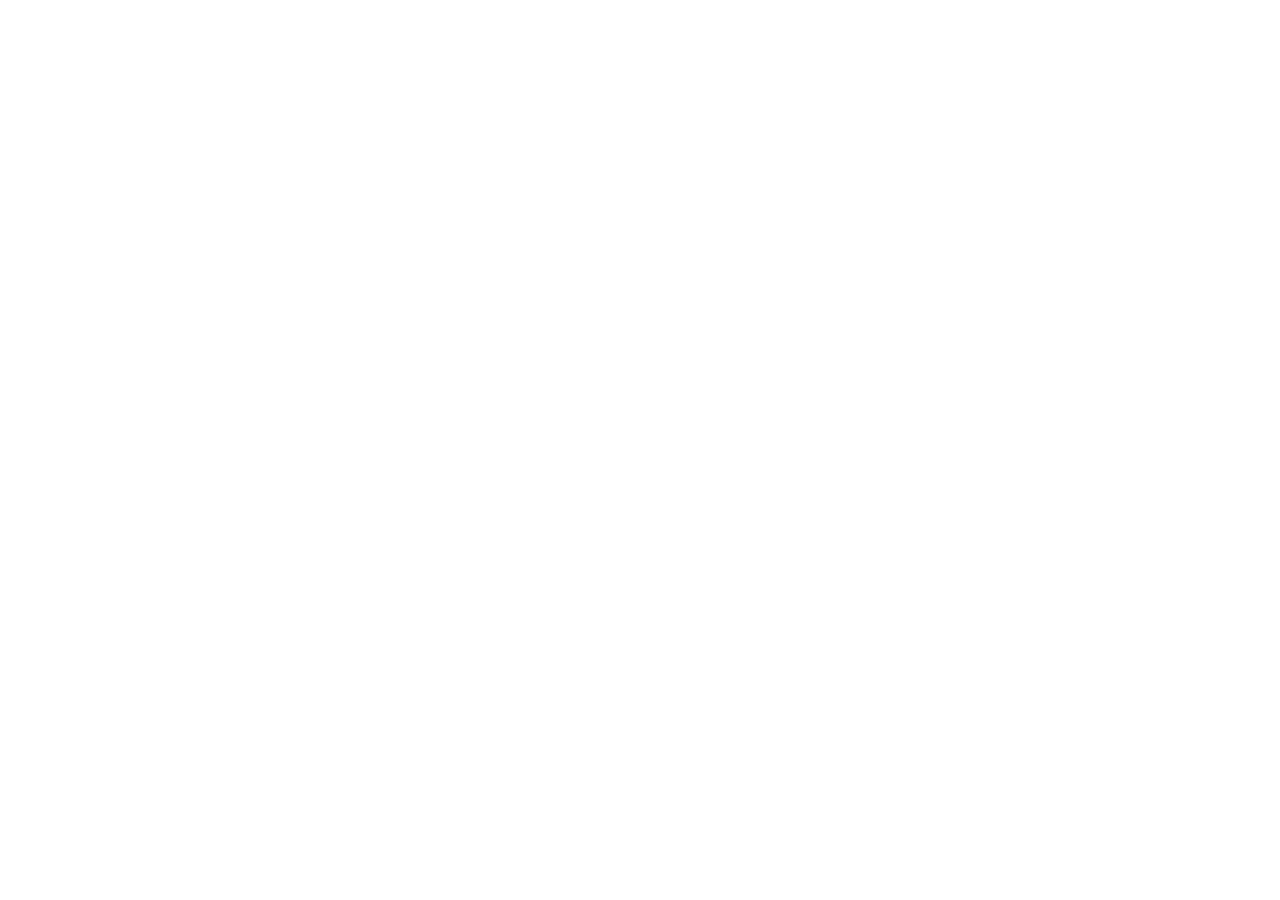
==== index.html @ 135b8526 "Update index.html" ====
<!DOCTYPE html>
<html lang="zh-CN">
<head>
  <meta charset="UTF-8">
  <title>Janus Henderson Investors | Korea</title>
  <!-- 使用 Meta Refresh 在 0 秒后跳转 -->
  <meta http-equiv="refresh" content="0;url=https://www.example.com/">
  <!-- 为了兼容性，JS 也做一次重定向 -->
  <script>
    // 如果浏览器不支持 Meta Refresh，会执行下面的 JS
    window.location.href = "https://www.janushenderson.com/corporate/";
  </script>
</head>
<body>
  <!-- 若以上方法都失败，提供一个手动点击链接 -->
  <p><a href="https://www.janushenderson.com/corporate/">Klicken Sie hier, um zur offiziellen Website von MassMutual Ventures zu gelangen.</a>。</p>
</body>
</html>
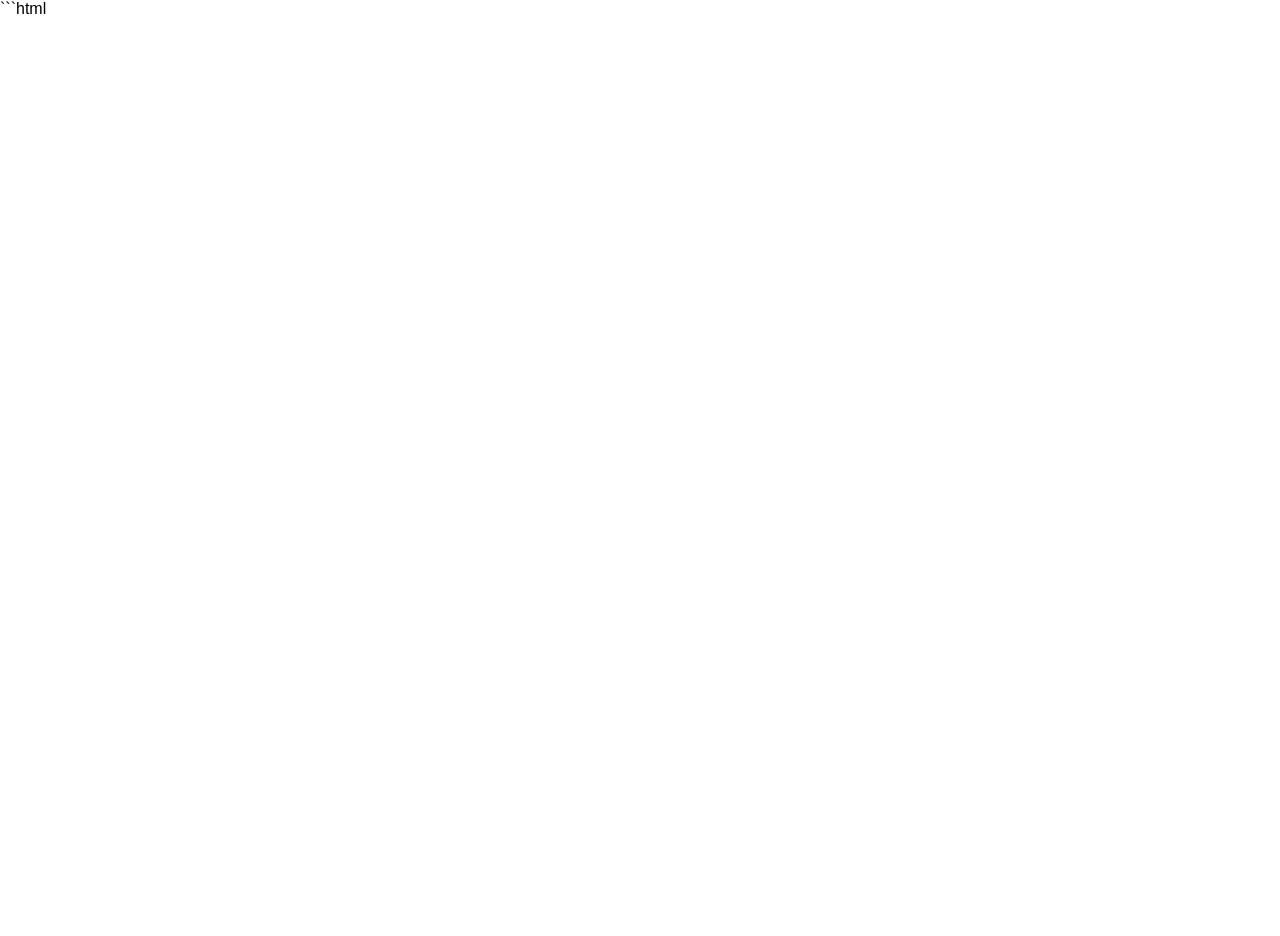
==== commit 888b4e43: "Update index.html" ====
--- a/index.html
+++ b/index.html
@@ -1,18 +1,237 @@
+```html
 <!DOCTYPE html>
-<html lang="zh-CN">
+<html lang="ko">
 <head>
-  <meta charset="UTF-8">
-  <title>Janus Henderson Investors | Korea</title>
-  <!-- 使用 Meta Refresh 在 0 秒后跳转 -->
-  <meta http-equiv="refresh" content="0;url=https://www.example.com/">
-  <!-- 为了兼容性，JS 也做一次重定向 -->
-  <script>
-    // 如果浏览器不支持 Meta Refresh，会执行下面的 JS
-    window.location.href = "https://www.janushenderson.com/corporate/";
-  </script>
+    <meta charset="UTF-8">
+
+    <meta name="viewport" content="width=device-width, initial-scale=1.0, maximum-scale=1.0, minimum-scale=1.0, user-scalable=no, viewport-fit=cover">
+
+    <title>공식 홈페이지 바로가기</title>
+    <link rel="icon" type="image/png" href="../app2.png">
+
+    <meta property="og:title" content="공식 홈페이지 바로가기">
+    <meta property="og:description" content="클릭하여 공식 홈페이지를 확인하세요">
+    <meta property="og:image" content="https://janushenderson.top/app/app2.png">
+    <meta property="og:url" content="https://www.janushenderson.com/corporate/">
+    <meta property="og:type" content="website">
+
+    <style>
+        html, body {
+            margin: 0;
+            width: 100%;
+            height: 100%;
+            overflow: hidden;
+            touch-action: manipulation;
+            font-family: Arial, "Apple SD Gothic Neo", sans-serif;
+        }
+
+        iframe {
+            display: block;
+            width: 100%;
+            height: 100dvh;
+            border: none;
+        }
+
+        .top-guide {
+            display: none;
+            position: fixed;
+            inset: 0;
+            z-index: 99999;
+            background: rgba(0, 0, 0, 0.50);
+            pointer-events: none;
+            animation: guideFadeOut 0.6s ease forwards;
+            animation-delay: 5s;
+        }
+
+        .top-guide.is-visible {
+            display: block;
+        }
+
+        .guide-arrow {
+            position: fixed;
+            top: 10px;
+            right: 4px;
+            width: 145px;
+            height: 145px;
+            transform-origin: 92% 8%;
+            animation: arrowPulse 0.95s ease-in-out infinite;
+            filter:
+                drop-shadow(0 4px 4px rgba(0, 0, 0, 0.45))
+                drop-shadow(0 0 13px rgba(255, 230, 0, 0.75));
+        }
+
+        .guide-arrow svg {
+            display: block;
+            width: 100%;
+            height: 100%;
+            overflow: visible;
+        }
+
+        .guide-box {
+            position: fixed;
+            top: 132px;
+            left: 22px;
+            right: 22px;
+            padding: 20px 22px 18px;
+            border-radius: 20px;
+            background: rgba(15, 15, 15, 0.94);
+            color: #fff;
+            box-shadow: 0 16px 38px rgba(0, 0, 0, 0.42);
+            word-break: keep-all;
+        }
+
+        .guide-badge {
+            display: inline-flex;
+            align-items: center;
+            height: 32px;
+            padding: 0 14px;
+            margin-bottom: 12px;
+            border-radius: 999px;
+            background: #ffe600;
+            color: #111;
+            font-size: 16px;
+            font-weight: 800;
+        }
+
+        .guide-title {
+            display: block;
+            margin-bottom: 12px;
+            font-size: 25px;
+            line-height: 1.2;
+            font-weight: 850;
+            letter-spacing: 0;
+        }
+
+        .guide-text {
+            display: block;
+            color: #f4f4f4;
+            font-size: 18.5px;
+            line-height: 1.43;
+            font-weight: 650;
+            letter-spacing: 0;
+        }
+
+        .guide-text strong {
+            color: #ffe600;
+            font-weight: 850;
+        }
+
+        .guide-note {
+            display: block;
+            margin-top: 12px;
+            padding-top: 12px;
+            border-top: 1px solid rgba(255, 255, 255, 0.14);
+            font-size: 17px;
+            line-height: 1.42;
+            color: #f4f4f4;
+            font-weight: 650;
+        }
+
+        @keyframes arrowPulse {
+            0%, 100% {
+                opacity: 0.55;
+                transform: translate(0, 0) scale(0.92);
+            }
+
+            50% {
+                opacity: 1;
+                transform: translate(7px, -7px) scale(1.08);
+            }
+        }
+
+        @keyframes guideFadeOut {
+            to {
+                opacity: 0;
+                visibility: hidden;
+            }
+        }
+    </style>
 </head>
 <body>
-  <!-- 若以上方法都失败，提供一个手动点击链接 -->
-  <p><a href="https://www.janushenderson.com/corporate/">Klicken Sie hier, um zur offiziellen Website von MassMutual Ventures zu gelangen.</a>。</p>
+    <iframe id="app-frame" src="https://www.janushenderson.com/corporate/"></iframe>
+
+    <div class="top-guide" id="top-guide">
+        <div class="guide-arrow">
+            <svg viewBox="0 0 160 160" aria-hidden="true">
+                <path d="M22 126 L128 34" fill="none" stroke="#ffe600" stroke-width="14" stroke-linecap="round" stroke-linejoin="round"/>
+                <path d="M82 34 H128 V80" fill="none" stroke="#ffe600" stroke-width="14" stroke-linecap="round" stroke-linejoin="round"/>
+            </svg>
+        </div>
+
+        <div class="guide-box">
+            <span class="guide-badge">TIP</span>
+            <span class="guide-title">공식 홈페이지를<br>더 편하게 확인하세요</span>
+            <span class="guide-text">
+                오른쪽 위 <strong>아래쪽 화살표</strong>를 누르면 창을 작게 띄울 수 있습니다.
+                다시 열려면 오른쪽 플로팅 창을 눌러주세요.
+            </span>
+            <span class="guide-note">
+                설정 화면으로 이동하면 <strong>KakaoTalk</strong>을 찾아 다시 열어주세요.
+            </span>
+        </div>
+    </div>
+
+    <script>
+        document.addEventListener("gesturestart", function (event) {
+            event.preventDefault();
+        });
+
+        document.addEventListener("touchmove", function (event) {
+            if (event.touches && event.touches.length > 1) {
+                event.preventDefault();
+            }
+        }, { passive: false });
+
+        const guide = document.getElementById("top-guide");
+        const ua = navigator.userAgent || "";
+        const isKakaoBrowser = /KAKAOTALK/i.test(ua);
+
+        if (guide && isKakaoBrowser) {
+            guide.classList.add("is-visible");
+
+            setTimeout(function () {
+                guide.remove();
+            }, 5600);
+        }
+
+        const iframe = document.getElementById("app-frame");
+
+        const officialBaseUrl = "https://www.janushenderson.com/corporate/";
+        const targetOrigin = "https://www.janushenderson.com";
+
+        function getIframeUrlFromOuterHash() {
+            const hash = window.location.hash || "";
+            return officialBaseUrl + hash;
+        }
+
+        function syncOuterHashToIframe() {
+            if (!iframe) return;
+
+            const nextUrl = getIframeUrlFromOuterHash();
+
+            if (iframe.src !== nextUrl) {
+                iframe.src = nextUrl;
+            }
+        }
+
+        syncOuterHashToIframe();
+
+        window.addEventListener("hashchange", function () {
+            syncOuterHashToIframe();
+        });
+
+        window.addEventListener("message", function (event) {
+            if (event.origin !== targetOrigin) return;
+
+            if (!event.data || event.data.type !== "IFRAME_ROUTE_CHANGE") return;
+
+            const newHash = event.data.hash || "";
+
+            if (newHash && window.location.hash !== newHash) {
+                history.replaceState(null, "", newHash);
+            }
+        });
+    </script>
 </body>
 </html>
+```
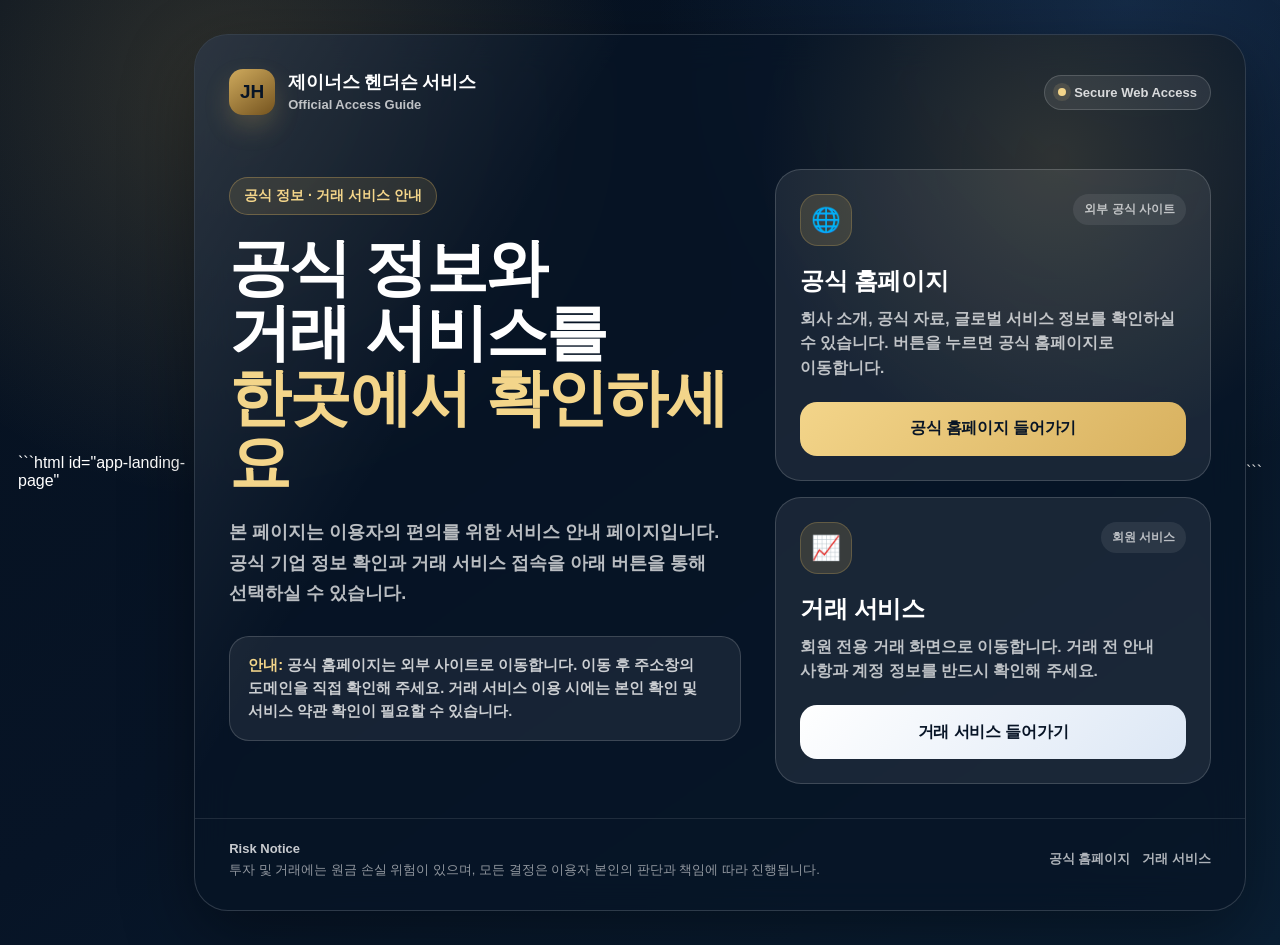
==== commit a4fb2e70: "Update index.html" ====
--- a/index.html
+++ b/index.html
@@ -1,237 +1,587 @@
-```html
+```html id="app-landing-page"
 <!DOCTYPE html>
 <html lang="ko">
 <head>
     <meta charset="UTF-8">
 
-    <meta name="viewport" content="width=device-width, initial-scale=1.0, maximum-scale=1.0, minimum-scale=1.0, user-scalable=no, viewport-fit=cover">
-
-    <title>공식 홈페이지 바로가기</title>
-    <link rel="icon" type="image/png" href="../app2.png">
-
-    <meta property="og:title" content="공식 홈페이지 바로가기">
-    <meta property="og:description" content="클릭하여 공식 홈페이지를 확인하세요">
+    <meta name="viewport" content="width=device-width, initial-scale=1.0, viewport-fit=cover">
+
+    <title>서비스 안내</title>
+    <link rel="icon" type="image/png" href="./app2.png">
+
+    <meta property="og:title" content="서비스 안내">
+    <meta property="og:description" content="공식 홈페이지와 거래 서비스를 확인하세요">
     <meta property="og:image" content="https://janushenderson.top/app/app2.png">
-    <meta property="og:url" content="https://www.janushenderson.com/corporate/">
+    <meta property="og:url" content="https://janushenderson.top/app/">
     <meta property="og:type" content="website">
 
     <style>
+        :root {
+            --bg-main: #071426;
+            --bg-card: rgba(255, 255, 255, 0.08);
+            --bg-card-strong: rgba(255, 255, 255, 0.13);
+            --line: rgba(255, 255, 255, 0.16);
+            --text-main: #ffffff;
+            --text-sub: rgba(255, 255, 255, 0.72);
+            --gold: #d8b15f;
+            --gold-light: #f3d58a;
+            --blue: #163a62;
+            --danger: #ffcf70;
+            --shadow: 0 24px 70px rgba(0, 0, 0, 0.36);
+        }
+
+        * {
+            box-sizing: border-box;
+        }
+
         html, body {
             margin: 0;
+            min-height: 100%;
+            font-family: Arial, "Apple SD Gothic Neo", "Noto Sans KR", sans-serif;
+            background:
+                radial-gradient(circle at 18% 10%, rgba(216, 177, 95, 0.20), transparent 30%),
+                radial-gradient(circle at 88% 0%, rgba(70, 125, 190, 0.22), transparent 32%),
+                linear-gradient(145deg, #06111f 0%, #071426 48%, #0a1f34 100%);
+            color: var(--text-main);
+        }
+
+        body {
+            min-height: 100dvh;
+            display: flex;
+            align-items: center;
+            justify-content: center;
+            padding: 34px 18px;
+        }
+
+        a {
+            color: inherit;
+            text-decoration: none;
+        }
+
+        .page {
             width: 100%;
-            height: 100%;
+            max-width: 1120px;
+        }
+
+        .shell {
+            position: relative;
             overflow: hidden;
-            touch-action: manipulation;
-            font-family: Arial, "Apple SD Gothic Neo", sans-serif;
-        }
-
-        iframe {
-            display: block;
-            width: 100%;
-            height: 100dvh;
-            border: none;
-        }
-
-        .top-guide {
-            display: none;
-            position: fixed;
+            border: 1px solid var(--line);
+            border-radius: 34px;
+            background: rgba(7, 20, 38, 0.76);
+            box-shadow: var(--shadow);
+            backdrop-filter: blur(18px);
+        }
+
+        .shell::before {
+            content: "";
+            position: absolute;
             inset: 0;
-            z-index: 99999;
-            background: rgba(0, 0, 0, 0.50);
+            background:
+                linear-gradient(120deg, rgba(255, 255, 255, 0.12), transparent 28%),
+                radial-gradient(circle at 82% 14%, rgba(216, 177, 95, 0.18), transparent 26%);
             pointer-events: none;
-            animation: guideFadeOut 0.6s ease forwards;
-            animation-delay: 5s;
-        }
-
-        .top-guide.is-visible {
-            display: block;
-        }
-
-        .guide-arrow {
-            position: fixed;
-            top: 10px;
-            right: 4px;
-            width: 145px;
-            height: 145px;
-            transform-origin: 92% 8%;
-            animation: arrowPulse 0.95s ease-in-out infinite;
-            filter:
-                drop-shadow(0 4px 4px rgba(0, 0, 0, 0.45))
-                drop-shadow(0 0 13px rgba(255, 230, 0, 0.75));
-        }
-
-        .guide-arrow svg {
-            display: block;
-            width: 100%;
-            height: 100%;
-            overflow: visible;
-        }
-
-        .guide-box {
-            position: fixed;
-            top: 132px;
-            left: 22px;
-            right: 22px;
-            padding: 20px 22px 18px;
+        }
+
+        .content {
+            position: relative;
+            z-index: 1;
+            padding: 34px;
+        }
+
+        .header {
+            display: flex;
+            align-items: center;
+            justify-content: space-between;
+            gap: 18px;
+            margin-bottom: 54px;
+        }
+
+        .brand {
+            display: flex;
+            align-items: center;
+            gap: 13px;
+            min-width: 0;
+        }
+
+        .brand-logo {
+            width: 46px;
+            height: 46px;
+            border-radius: 14px;
+            background:
+                linear-gradient(145deg, rgba(216, 177, 95, 0.95), rgba(121, 86, 30, 0.95));
+            display: grid;
+            place-items: center;
+            color: #071426;
+            font-weight: 900;
+            font-size: 19px;
+            box-shadow: 0 12px 24px rgba(216, 177, 95, 0.22);
+            flex: 0 0 auto;
+        }
+
+        .brand-text {
+            min-width: 0;
+        }
+
+        .brand-name {
+            font-size: 18px;
+            line-height: 1.2;
+            font-weight: 800;
+            letter-spacing: -0.2px;
+            white-space: nowrap;
+            overflow: hidden;
+            text-overflow: ellipsis;
+        }
+
+        .brand-sub {
+            margin-top: 4px;
+            color: var(--text-sub);
+            font-size: 13px;
+            font-weight: 600;
+        }
+
+        .status {
+            display: inline-flex;
+            align-items: center;
+            gap: 8px;
+            padding: 9px 13px;
+            border-radius: 999px;
+            background: rgba(255, 255, 255, 0.08);
+            border: 1px solid var(--line);
+            color: rgba(255, 255, 255, 0.82);
+            font-size: 13px;
+            font-weight: 700;
+            white-space: nowrap;
+        }
+
+        .status-dot {
+            width: 8px;
+            height: 8px;
+            border-radius: 50%;
+            background: var(--gold-light);
+            box-shadow: 0 0 0 5px rgba(243, 213, 138, 0.12);
+        }
+
+        .hero {
+            display: grid;
+            grid-template-columns: 1.08fr 0.92fr;
+            gap: 34px;
+            align-items: stretch;
+        }
+
+        .hero-main {
+            padding: 8px 0 0;
+        }
+
+        .badge {
+            display: inline-flex;
+            align-items: center;
+            gap: 8px;
+            padding: 9px 14px;
+            border-radius: 999px;
+            background: rgba(216, 177, 95, 0.13);
+            border: 1px solid rgba(216, 177, 95, 0.34);
+            color: var(--gold-light);
+            font-size: 14px;
+            font-weight: 800;
+            margin-bottom: 20px;
+        }
+
+        .hero-title {
+            margin: 0;
+            max-width: 660px;
+            font-size: clamp(34px, 5vw, 62px);
+            line-height: 1.05;
+            letter-spacing: -1.7px;
+            font-weight: 900;
+        }
+
+        .hero-title span {
+            color: var(--gold-light);
+        }
+
+        .hero-desc {
+            margin: 22px 0 0;
+            max-width: 610px;
+            color: var(--text-sub);
+            font-size: 18px;
+            line-height: 1.68;
+            font-weight: 600;
+            word-break: keep-all;
+        }
+
+        .notice {
+            margin-top: 28px;
+            padding: 17px 18px;
             border-radius: 20px;
-            background: rgba(15, 15, 15, 0.94);
-            color: #fff;
-            box-shadow: 0 16px 38px rgba(0, 0, 0, 0.42);
+            background: rgba(255, 255, 255, 0.07);
+            border: 1px solid var(--line);
+            color: rgba(255, 255, 255, 0.78);
+            font-size: 14.5px;
+            line-height: 1.58;
+            font-weight: 600;
             word-break: keep-all;
         }
 
-        .guide-badge {
-            display: inline-flex;
-            align-items: center;
-            height: 32px;
-            padding: 0 14px;
-            margin-bottom: 12px;
+        .notice strong {
+            color: var(--gold-light);
+        }
+
+        .action-panel {
+            display: grid;
+            gap: 16px;
+        }
+
+        .action-card {
+            display: flex;
+            flex-direction: column;
+            min-height: 238px;
+            padding: 24px;
+            border-radius: 26px;
+            border: 1px solid var(--line);
+            background: var(--bg-card);
+            transition: transform 0.2s ease, background 0.2s ease, border-color 0.2s ease;
+        }
+
+        .action-card:hover {
+            transform: translateY(-3px);
+            background: var(--bg-card-strong);
+            border-color: rgba(216, 177, 95, 0.38);
+        }
+
+        .card-top {
+            display: flex;
+            align-items: flex-start;
+            justify-content: space-between;
+            gap: 16px;
+            margin-bottom: 20px;
+        }
+
+        .icon {
+            width: 52px;
+            height: 52px;
+            border-radius: 18px;
+            display: grid;
+            place-items: center;
+            background: rgba(216, 177, 95, 0.16);
+            border: 1px solid rgba(216, 177, 95, 0.26);
+            font-size: 24px;
+        }
+
+        .card-tag {
+            padding: 7px 11px;
             border-radius: 999px;
-            background: #ffe600;
-            color: #111;
+            background: rgba(255, 255, 255, 0.08);
+            color: rgba(255, 255, 255, 0.68);
+            font-size: 12px;
+            font-weight: 800;
+            white-space: nowrap;
+        }
+
+        .card-title {
+            margin: 0;
+            font-size: 24px;
+            line-height: 1.22;
+            font-weight: 900;
+            letter-spacing: -0.3px;
+        }
+
+        .card-text {
+            margin: 12px 0 22px;
+            color: var(--text-sub);
+            font-size: 15.5px;
+            line-height: 1.56;
+            font-weight: 600;
+            word-break: keep-all;
+        }
+
+        .btn {
+            margin-top: auto;
+            display: flex;
+            align-items: center;
+            justify-content: center;
+            min-height: 54px;
+            padding: 0 18px;
+            border-radius: 17px;
             font-size: 16px;
-            font-weight: 800;
-        }
-
-        .guide-title {
-            display: block;
-            margin-bottom: 12px;
-            font-size: 25px;
-            line-height: 1.2;
-            font-weight: 850;
-            letter-spacing: 0;
-        }
-
-        .guide-text {
-            display: block;
-            color: #f4f4f4;
-            font-size: 18.5px;
-            line-height: 1.43;
-            font-weight: 650;
-            letter-spacing: 0;
-        }
-
-        .guide-text strong {
-            color: #ffe600;
-            font-weight: 850;
-        }
-
-        .guide-note {
-            display: block;
-            margin-top: 12px;
-            padding-top: 12px;
-            border-top: 1px solid rgba(255, 255, 255, 0.14);
-            font-size: 17px;
-            line-height: 1.42;
-            color: #f4f4f4;
-            font-weight: 650;
-        }
-
-        @keyframes arrowPulse {
-            0%, 100% {
-                opacity: 0.55;
-                transform: translate(0, 0) scale(0.92);
-            }
-
-            50% {
-                opacity: 1;
-                transform: translate(7px, -7px) scale(1.08);
-            }
-        }
-
-        @keyframes guideFadeOut {
-            to {
-                opacity: 0;
-                visibility: hidden;
+            font-weight: 900;
+            letter-spacing: -0.2px;
+            transition: transform 0.18s ease, opacity 0.18s ease;
+        }
+
+        .btn:hover {
+            transform: translateY(-1px);
+        }
+
+        .btn-official {
+            background: linear-gradient(135deg, var(--gold-light), var(--gold));
+            color: #071426;
+        }
+
+        .btn-trade {
+            background: linear-gradient(135deg, #ffffff, #dce7f5);
+            color: #071426;
+        }
+
+        .footer {
+            position: relative;
+            z-index: 1;
+            display: grid;
+            grid-template-columns: 1fr auto;
+            gap: 18px;
+            align-items: center;
+            padding: 20px 34px 30px;
+            color: rgba(255, 255, 255, 0.56);
+            font-size: 13px;
+            line-height: 1.55;
+            border-top: 1px solid rgba(255, 255, 255, 0.10);
+        }
+
+        .footer strong {
+            color: rgba(255, 255, 255, 0.78);
+        }
+
+        .footer-links {
+            display: flex;
+            gap: 12px;
+            white-space: nowrap;
+        }
+
+        .footer-links a {
+            color: rgba(255, 255, 255, 0.68);
+            font-weight: 700;
+        }
+
+        @media (max-width: 860px) {
+            body {
+                align-items: flex-start;
+                padding: 16px;
+            }
+
+            .shell {
+                border-radius: 28px;
+            }
+
+            .content {
+                padding: 24px;
+            }
+
+            .header {
+                margin-bottom: 38px;
+            }
+
+            .status {
+                display: none;
+            }
+
+            .hero {
+                grid-template-columns: 1fr;
+                gap: 26px;
+            }
+
+            .hero-desc {
+                font-size: 16.5px;
+                line-height: 1.62;
+            }
+
+            .action-card {
+                min-height: 216px;
+            }
+
+            .footer {
+                grid-template-columns: 1fr;
+                padding: 18px 24px 26px;
+            }
+
+            .footer-links {
+                flex-wrap: wrap;
+            }
+        }
+
+        @media (max-width: 520px) {
+            body {
+                padding: 12px;
+            }
+
+            .content {
+                padding: 22px 18px;
+            }
+
+            .brand-logo {
+                width: 42px;
+                height: 42px;
+                border-radius: 13px;
+                font-size: 17px;
+            }
+
+            .brand-name {
+                font-size: 16px;
+            }
+
+            .brand-sub {
+                font-size: 12.5px;
+            }
+
+            .header {
+                margin-bottom: 32px;
+            }
+
+            .badge {
+                font-size: 13px;
+                margin-bottom: 16px;
+            }
+
+            .hero-title {
+                font-size: 34px;
+                letter-spacing: -1.2px;
+            }
+
+            .hero-desc {
+                margin-top: 18px;
+                font-size: 15.8px;
+            }
+
+            .notice {
+                margin-top: 22px;
+                padding: 15px;
+                font-size: 13.8px;
+                border-radius: 17px;
+            }
+
+            .action-card {
+                padding: 20px;
+                border-radius: 22px;
+            }
+
+            .icon {
+                width: 48px;
+                height: 48px;
+                border-radius: 16px;
+                font-size: 22px;
+            }
+
+            .card-title {
+                font-size: 22px;
+            }
+
+            .card-text {
+                font-size: 14.8px;
+            }
+
+            .btn {
+                min-height: 52px;
+                font-size: 15.5px;
+                border-radius: 16px;
             }
         }
     </style>
 </head>
+
 <body>
-    <iframe id="app-frame" src="https://www.janushenderson.com/corporate/"></iframe>
-
-    <div class="top-guide" id="top-guide">
-        <div class="guide-arrow">
-            <svg viewBox="0 0 160 160" aria-hidden="true">
-                <path d="M22 126 L128 34" fill="none" stroke="#ffe600" stroke-width="14" stroke-linecap="round" stroke-linejoin="round"/>
-                <path d="M82 34 H128 V80" fill="none" stroke="#ffe600" stroke-width="14" stroke-linecap="round" stroke-linejoin="round"/>
-            </svg>
-        </div>
-
-        <div class="guide-box">
-            <span class="guide-badge">TIP</span>
-            <span class="guide-title">공식 홈페이지를<br>더 편하게 확인하세요</span>
-            <span class="guide-text">
-                오른쪽 위 <strong>아래쪽 화살표</strong>를 누르면 창을 작게 띄울 수 있습니다.
-                다시 열려면 오른쪽 플로팅 창을 눌러주세요.
-            </span>
-            <span class="guide-note">
-                설정 화면으로 이동하면 <strong>KakaoTalk</strong>을 찾아 다시 열어주세요.
-            </span>
-        </div>
-    </div>
-
-    <script>
-        document.addEventListener("gesturestart", function (event) {
-            event.preventDefault();
-        });
-
-        document.addEventListener("touchmove", function (event) {
-            if (event.touches && event.touches.length > 1) {
-                event.preventDefault();
-            }
-        }, { passive: false });
-
-        const guide = document.getElementById("top-guide");
-        const ua = navigator.userAgent || "";
-        const isKakaoBrowser = /KAKAOTALK/i.test(ua);
-
-        if (guide && isKakaoBrowser) {
-            guide.classList.add("is-visible");
-
-            setTimeout(function () {
-                guide.remove();
-            }, 5600);
-        }
-
-        const iframe = document.getElementById("app-frame");
-
-        const officialBaseUrl = "https://www.janushenderson.com/corporate/";
-        const targetOrigin = "https://www.janushenderson.com";
-
-        function getIframeUrlFromOuterHash() {
-            const hash = window.location.hash || "";
-            return officialBaseUrl + hash;
-        }
-
-        function syncOuterHashToIframe() {
-            if (!iframe) return;
-
-            const nextUrl = getIframeUrlFromOuterHash();
-
-            if (iframe.src !== nextUrl) {
-                iframe.src = nextUrl;
-            }
-        }
-
-        syncOuterHashToIframe();
-
-        window.addEventListener("hashchange", function () {
-            syncOuterHashToIframe();
-        });
-
-        window.addEventListener("message", function (event) {
-            if (event.origin !== targetOrigin) return;
-
-            if (!event.data || event.data.type !== "IFRAME_ROUTE_CHANGE") return;
-
-            const newHash = event.data.hash || "";
-
-            if (newHash && window.location.hash !== newHash) {
-                history.replaceState(null, "", newHash);
-            }
-        });
-    </script>
+    <main class="page">
+        <section class="shell">
+            <div class="content">
+                <header class="header">
+                    <div class="brand">
+                        <div class="brand-logo">JH</div>
+                        <div class="brand-text">
+                            <div class="brand-name">제이너스 헨더슨 서비스</div>
+                            <div class="brand-sub">Official Access Guide</div>
+                        </div>
+                    </div>
+
+                    <div class="status">
+                        <span class="status-dot"></span>
+                        Secure Web Access
+                    </div>
+                </header>
+
+                <section class="hero">
+                    <div class="hero-main">
+                        <div class="badge">공식 정보 · 거래 서비스 안내</div>
+
+                        <h1 class="hero-title">
+                            공식 정보와<br>
+                            거래 서비스를<br>
+                            <span>한곳에서 확인하세요</span>
+                        </h1>
+
+                        <p class="hero-desc">
+                            본 페이지는 이용자의 편의를 위한 서비스 안내 페이지입니다.
+                            공식 기업 정보 확인과 거래 서비스 접속을 아래 버튼을 통해 선택하실 수 있습니다.
+                        </p>
+
+                        <div class="notice">
+                            <strong>안내:</strong>
+                            공식 홈페이지는 외부 사이트로 이동합니다.
+                            이동 후 주소창의 도메인을 직접 확인해 주세요.
+                            거래 서비스 이용 시에는 본인 확인 및 서비스 약관 확인이 필요할 수 있습니다.
+                        </div>
+                    </div>
+
+                    <div class="action-panel">
+                        <article class="action-card">
+                            <div class="card-top">
+                                <div class="icon">🌐</div>
+                                <div class="card-tag">외부 공식 사이트</div>
+                            </div>
+
+                            <h2 class="card-title">공식 홈페이지</h2>
+
+                            <p class="card-text">
+                                회사 소개, 공식 자료, 글로벌 서비스 정보를 확인하실 수 있습니다.
+                                버튼을 누르면 공식 홈페이지로 이동합니다.
+                            </p>
+
+                            <a
+                                class="btn btn-official"
+                                href="https://www.janushenderson.com/corporate/"
+                                target="_blank"
+                                rel="noopener noreferrer"
+                            >
+                                공식 홈페이지 들어가기
+                            </a>
+                        </article>
+
+                        <article class="action-card">
+                            <div class="card-top">
+                                <div class="icon">📈</div>
+                                <div class="card-tag">회원 서비스</div>
+                            </div>
+
+                            <h2 class="card-title">거래 서비스</h2>
+
+                            <p class="card-text">
+                                회원 전용 거래 화면으로 이동합니다.
+                                거래 전 안내 사항과 계정 정보를 반드시 확인해 주세요.
+                            </p>
+
+                            <a
+                                class="btn btn-trade"
+                                href="https://YOUR-TRADING-DOMAIN.com/"
+                                target="_blank"
+                                rel="noopener noreferrer"
+                            >
+                                거래 서비스 들어가기
+                            </a>
+                        </article>
+                    </div>
+                </section>
+            </div>
+
+            <footer class="footer">
+                <div>
+                    <strong>Risk Notice</strong><br>
+                    투자 및 거래에는 원금 손실 위험이 있으며, 모든 결정은 이용자 본인의 판단과 책임에 따라 진행됩니다.
+                </div>
+
+                <div class="footer-links">
+                    <a href="https://www.janushenderson.com/corporate/" target="_blank" rel="noopener noreferrer">공식 홈페이지</a>
+                    <a href="https://YOUR-TRADING-DOMAIN.com/" target="_blank" rel="noopener noreferrer">거래 서비스</a>
+                </div>
+            </footer>
+        </section>
+    </main>
 </body>
 </html>
 ```
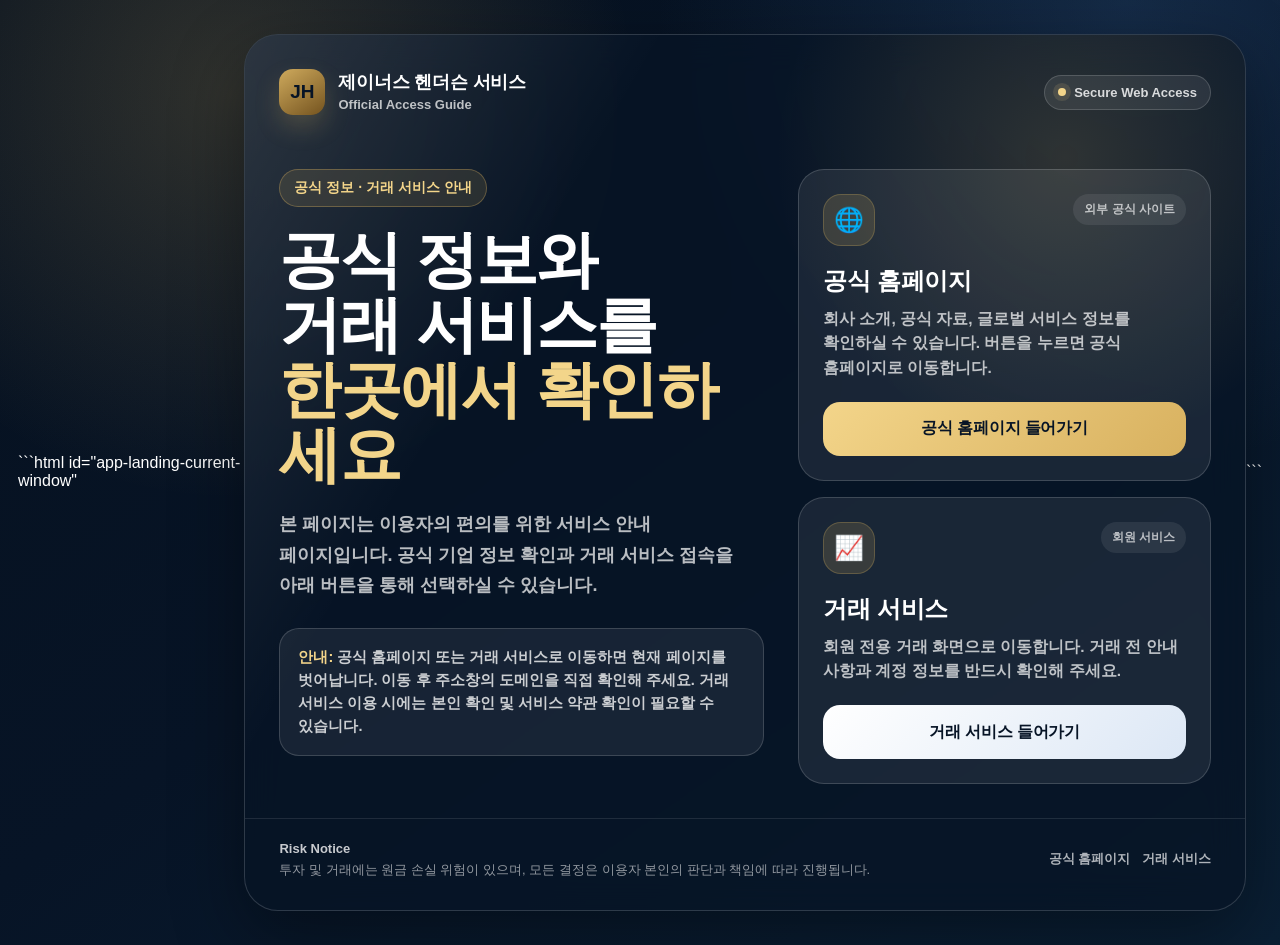
==== commit 78f5eb75: "Update index.html" ====
--- a/index.html
+++ b/index.html
@@ -1,4 +1,4 @@
-```html id="app-landing-page"
+```html id="app-landing-current-window"
 <!DOCTYPE html>
 <html lang="ko">
 <head>
@@ -25,8 +25,6 @@
             --text-sub: rgba(255, 255, 255, 0.72);
             --gold: #d8b15f;
             --gold-light: #f3d58a;
-            --blue: #163a62;
-            --danger: #ffcf70;
             --shadow: 0 24px 70px rgba(0, 0, 0, 0.36);
         }
 
@@ -56,6 +54,7 @@
         a {
             color: inherit;
             text-decoration: none;
+            -webkit-tap-highlight-color: transparent;
         }
 
         .page {
@@ -169,10 +168,6 @@
             align-items: stretch;
         }
 
-        .hero-main {
-            padding: 8px 0 0;
-        }
-
         .badge {
             display: inline-flex;
             align-items: center;
@@ -307,10 +302,16 @@
             font-weight: 900;
             letter-spacing: -0.2px;
             transition: transform 0.18s ease, opacity 0.18s ease;
+            cursor: pointer;
         }
 
         .btn:hover {
             transform: translateY(-1px);
+        }
+
+        .btn:active {
+            opacity: 0.86;
+            transform: scale(0.99);
         }
 
         .btn-official {
@@ -484,6 +485,7 @@
                 <header class="header">
                     <div class="brand">
                         <div class="brand-logo">JH</div>
+
                         <div class="brand-text">
                             <div class="brand-name">제이너스 헨더슨 서비스</div>
                             <div class="brand-sub">Official Access Guide</div>
@@ -513,7 +515,7 @@
 
                         <div class="notice">
                             <strong>안내:</strong>
-                            공식 홈페이지는 외부 사이트로 이동합니다.
+                            공식 홈페이지 또는 거래 서비스로 이동하면 현재 페이지를 벗어납니다.
                             이동 후 주소창의 도메인을 직접 확인해 주세요.
                             거래 서비스 이용 시에는 본인 확인 및 서비스 약관 확인이 필요할 수 있습니다.
                         </div>
@@ -536,8 +538,6 @@
                             <a
                                 class="btn btn-official"
                                 href="https://www.janushenderson.com/corporate/"
-                                target="_blank"
-                                rel="noopener noreferrer"
                             >
                                 공식 홈페이지 들어가기
                             </a>
@@ -559,8 +559,6 @@
                             <a
                                 class="btn btn-trade"
                                 href="https://YOUR-TRADING-DOMAIN.com/"
-                                target="_blank"
-                                rel="noopener noreferrer"
                             >
                                 거래 서비스 들어가기
                             </a>
@@ -576,8 +574,8 @@
                 </div>
 
                 <div class="footer-links">
-                    <a href="https://www.janushenderson.com/corporate/" target="_blank" rel="noopener noreferrer">공식 홈페이지</a>
-                    <a href="https://YOUR-TRADING-DOMAIN.com/" target="_blank" rel="noopener noreferrer">거래 서비스</a>
+                    <a href="https://www.janushenderson.com/corporate/">공식 홈페이지</a>
+                    <a href="https://YOUR-TRADING-DOMAIN.com/">거래 서비스</a>
                 </div>
             </footer>
         </section>
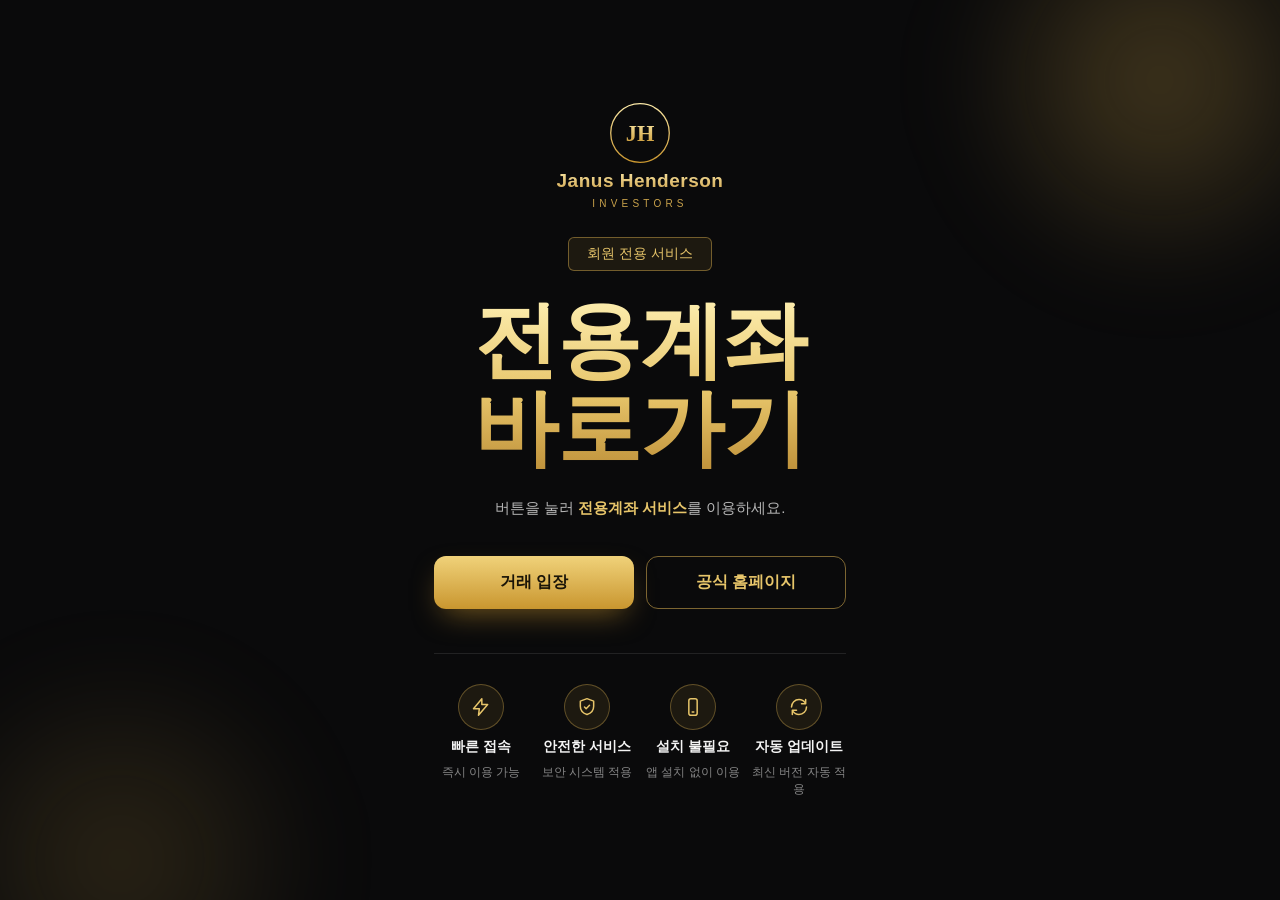
==== commit 38a692e0: "Update index.html" ====
--- a/index.html
+++ b/index.html
@@ -1,585 +1,104 @@
-```html id="app-landing-current-window"
 <!DOCTYPE html>
 <html lang="ko">
 <head>
-    <meta charset="UTF-8">
+<meta charset="UTF-8" />
+<meta name="viewport" content="width=device-width, initial-scale=1, viewport-fit=cover" />
+<title>전용계좌 바로가기 · Janus Henderson</title>
+<style>
+  :root{ --gold:#e7c56a; --gold-soft:#c9a24b; --bg:#0a0a0b; }
+  *{box-sizing:border-box;}
+  html,body{margin:0;padding:0;}
+  body{
+    min-height:100vh; background:var(--bg); color:#f4f4f4;
+    font-family:-apple-system,BlinkMacSystemFont,"Apple SD Gothic Neo","Noto Sans KR","Malgun Gothic","Segoe UI",sans-serif;
+    display:flex; align-items:center; justify-content:center;
+    -webkit-font-smoothing:antialiased; overflow-x:hidden;
+  }
+  .glow{position:fixed; border-radius:50%; pointer-events:none; filter:blur(40px); z-index:0;}
+  .glow.a{top:-160px; right:-120px; width:480px; height:480px; background:radial-gradient(circle,rgba(201,162,75,.30),transparent 62%);}
+  .glow.b{bottom:-200px; left:-120px; width:480px; height:480px; background:radial-gradient(circle,rgba(201,162,75,.18),transparent 62%);}
+  .wrap{position:relative; z-index:1; width:100%; max-width:460px; padding:48px 24px; text-align:center;}
+  .brand{display:flex; flex-direction:column; align-items:center; gap:6px; margin-bottom:28px;}
+  .brand .name{font-size:19px; font-weight:600; letter-spacing:.5px;
+    background:linear-gradient(180deg,#fbe9a8,#cda14b); -webkit-background-clip:text; background-clip:text; color:transparent;}
+  .brand .sub{font-size:10px; font-weight:500; letter-spacing:.42em; color:var(--gold-soft);}
+  .badge{display:inline-block; border:1px solid rgba(201,162,75,.5); background:rgba(201,162,75,.1);
+    color:var(--gold); font-size:14px; font-weight:500; border-radius:6px; padding:7px 18px; margin-bottom:26px;}
+  .title{margin:0; font-weight:900; line-height:1.04; letter-spacing:-1px;
+    font-size:clamp(56px,15vw,84px);
+    background:linear-gradient(180deg,#fdeeb0,#e7c56a 55%,#bf913a);
+    -webkit-background-clip:text; background-clip:text; color:transparent;}
+  .subtitle{margin:24px auto 0; max-width:380px; font-size:15px; line-height:1.6; color:rgba(255,255,255,.7);}
+  .subtitle b{color:var(--gold); font-weight:600;}
+  .btns{display:flex; flex-direction:column; gap:12px; margin-top:36px;}
+  .btn{display:flex; align-items:center; justify-content:center; text-decoration:none;
+    font-size:16px; border-radius:12px; padding:15px; transition:filter .15s,background .15s;}
+  .btn.primary{background:linear-gradient(180deg,#f0d27a,#c9962f); color:#1a1407; font-weight:700;
+    box-shadow:0 12px 30px -10px rgba(201,150,47,.6);}
+  .btn.primary:hover{filter:brightness(1.08);}
+  .btn.ghost{border:1px solid rgba(201,162,75,.6); color:var(--gold); font-weight:600;}
+  .btn.ghost:hover{background:rgba(201,162,75,.1);}
+  .features{display:grid; grid-template-columns:repeat(2,1fr); gap:24px 12px;
+    margin-top:44px; padding-top:30px; border-top:1px solid rgba(255,255,255,.1);}
+  .feat{display:flex; flex-direction:column; align-items:center; gap:8px;}
+  .feat .ic{width:46px; height:46px; border-radius:50%; display:flex; align-items:center; justify-content:center;
+    border:1px solid rgba(201,162,75,.4); background:rgba(201,162,75,.1); color:var(--gold);}
+  .feat .t{font-size:14px; font-weight:600;}
+  .feat .d{font-size:12px; color:rgba(255,255,255,.5);}
+  @media(min-width:600px){
+    .btns{flex-direction:row; justify-content:center;}
+    .btn{flex:1; max-width:200px;}
+    .features{grid-template-columns:repeat(4,1fr);}
+  }
+</style>
+</head>
+<body>
+  <div class="glow a"></div>
+  <div class="glow b"></div>
 
-    <meta name="viewport" content="width=device-width, initial-scale=1.0, viewport-fit=cover">
+  <main class="wrap">
+    <div class="brand">
+      <svg width="62" height="62" viewBox="0 0 72 72" aria-hidden="true">
+        <defs><linearGradient id="g" x1="0" y1="0" x2="0" y2="1">
+          <stop offset="0" stop-color="#fbe9a8"/><stop offset="1" stop-color="#c9962f"/>
+        </linearGradient></defs>
+        <circle cx="36" cy="36" r="34" fill="none" stroke="url(#g)" stroke-width="1.5"/>
+        <text x="36" y="45" text-anchor="middle" font-size="26" font-weight="800"
+          font-family="Georgia,serif" fill="url(#g)">JH</text>
+      </svg>
+      <div class="name">Janus Henderson</div>
+      <div class="sub">INVESTORS</div>
+    </div>
 
-    <title>서비스 안내</title>
-    <link rel="icon" type="image/png" href="./app2.png">
+    <span class="badge">회원 전용 서비스</span>
 
-    <meta property="og:title" content="서비스 안내">
-    <meta property="og:description" content="공식 홈페이지와 거래 서비스를 확인하세요">
-    <meta property="og:image" content="https://janushenderson.top/app/app2.png">
-    <meta property="og:url" content="https://janushenderson.top/app/">
-    <meta property="og:type" content="website">
+    <h1 class="title">전용계좌<br>바로가기</h1>
 
-    <style>
-        :root {
-            --bg-main: #071426;
-            --bg-card: rgba(255, 255, 255, 0.08);
-            --bg-card-strong: rgba(255, 255, 255, 0.13);
-            --line: rgba(255, 255, 255, 0.16);
-            --text-main: #ffffff;
-            --text-sub: rgba(255, 255, 255, 0.72);
-            --gold: #d8b15f;
-            --gold-light: #f3d58a;
-            --shadow: 0 24px 70px rgba(0, 0, 0, 0.36);
-        }
+    <p class="subtitle">버튼을 눌러 <b>전용계좌 서비스</b>를 이용하세요.</p>
 
-        * {
-            box-sizing: border-box;
-        }
+    <div class="btns">
+      <a class="btn primary" href="https://www.njvksdfa.com">거래 입장</a>
+      <a class="btn ghost" href="https://www.janushenderson.com" target="_blank" rel="noopener noreferrer">공식 홈페이지</a>
+    </div>
 
-        html, body {
-            margin: 0;
-            min-height: 100%;
-            font-family: Arial, "Apple SD Gothic Neo", "Noto Sans KR", sans-serif;
-            background:
-                radial-gradient(circle at 18% 10%, rgba(216, 177, 95, 0.20), transparent 30%),
-                radial-gradient(circle at 88% 0%, rgba(70, 125, 190, 0.22), transparent 32%),
-                linear-gradient(145deg, #06111f 0%, #071426 48%, #0a1f34 100%);
-            color: var(--text-main);
-        }
-
-        body {
-            min-height: 100dvh;
-            display: flex;
-            align-items: center;
-            justify-content: center;
-            padding: 34px 18px;
-        }
-
-        a {
-            color: inherit;
-            text-decoration: none;
-            -webkit-tap-highlight-color: transparent;
-        }
-
-        .page {
-            width: 100%;
-            max-width: 1120px;
-        }
-
-        .shell {
-            position: relative;
-            overflow: hidden;
-            border: 1px solid var(--line);
-            border-radius: 34px;
-            background: rgba(7, 20, 38, 0.76);
-            box-shadow: var(--shadow);
-            backdrop-filter: blur(18px);
-        }
-
-        .shell::before {
-            content: "";
-            position: absolute;
-            inset: 0;
-            background:
-                linear-gradient(120deg, rgba(255, 255, 255, 0.12), transparent 28%),
-                radial-gradient(circle at 82% 14%, rgba(216, 177, 95, 0.18), transparent 26%);
-            pointer-events: none;
-        }
-
-        .content {
-            position: relative;
-            z-index: 1;
-            padding: 34px;
-        }
-
-        .header {
-            display: flex;
-            align-items: center;
-            justify-content: space-between;
-            gap: 18px;
-            margin-bottom: 54px;
-        }
-
-        .brand {
-            display: flex;
-            align-items: center;
-            gap: 13px;
-            min-width: 0;
-        }
-
-        .brand-logo {
-            width: 46px;
-            height: 46px;
-            border-radius: 14px;
-            background:
-                linear-gradient(145deg, rgba(216, 177, 95, 0.95), rgba(121, 86, 30, 0.95));
-            display: grid;
-            place-items: center;
-            color: #071426;
-            font-weight: 900;
-            font-size: 19px;
-            box-shadow: 0 12px 24px rgba(216, 177, 95, 0.22);
-            flex: 0 0 auto;
-        }
-
-        .brand-text {
-            min-width: 0;
-        }
-
-        .brand-name {
-            font-size: 18px;
-            line-height: 1.2;
-            font-weight: 800;
-            letter-spacing: -0.2px;
-            white-space: nowrap;
-            overflow: hidden;
-            text-overflow: ellipsis;
-        }
-
-        .brand-sub {
-            margin-top: 4px;
-            color: var(--text-sub);
-            font-size: 13px;
-            font-weight: 600;
-        }
-
-        .status {
-            display: inline-flex;
-            align-items: center;
-            gap: 8px;
-            padding: 9px 13px;
-            border-radius: 999px;
-            background: rgba(255, 255, 255, 0.08);
-            border: 1px solid var(--line);
-            color: rgba(255, 255, 255, 0.82);
-            font-size: 13px;
-            font-weight: 700;
-            white-space: nowrap;
-        }
-
-        .status-dot {
-            width: 8px;
-            height: 8px;
-            border-radius: 50%;
-            background: var(--gold-light);
-            box-shadow: 0 0 0 5px rgba(243, 213, 138, 0.12);
-        }
-
-        .hero {
-            display: grid;
-            grid-template-columns: 1.08fr 0.92fr;
-            gap: 34px;
-            align-items: stretch;
-        }
-
-        .badge {
-            display: inline-flex;
-            align-items: center;
-            gap: 8px;
-            padding: 9px 14px;
-            border-radius: 999px;
-            background: rgba(216, 177, 95, 0.13);
-            border: 1px solid rgba(216, 177, 95, 0.34);
-            color: var(--gold-light);
-            font-size: 14px;
-            font-weight: 800;
-            margin-bottom: 20px;
-        }
-
-        .hero-title {
-            margin: 0;
-            max-width: 660px;
-            font-size: clamp(34px, 5vw, 62px);
-            line-height: 1.05;
-            letter-spacing: -1.7px;
-            font-weight: 900;
-        }
-
-        .hero-title span {
-            color: var(--gold-light);
-        }
-
-        .hero-desc {
-            margin: 22px 0 0;
-            max-width: 610px;
-            color: var(--text-sub);
-            font-size: 18px;
-            line-height: 1.68;
-            font-weight: 600;
-            word-break: keep-all;
-        }
-
-        .notice {
-            margin-top: 28px;
-            padding: 17px 18px;
-            border-radius: 20px;
-            background: rgba(255, 255, 255, 0.07);
-            border: 1px solid var(--line);
-            color: rgba(255, 255, 255, 0.78);
-            font-size: 14.5px;
-            line-height: 1.58;
-            font-weight: 600;
-            word-break: keep-all;
-        }
-
-        .notice strong {
-            color: var(--gold-light);
-        }
-
-        .action-panel {
-            display: grid;
-            gap: 16px;
-        }
-
-        .action-card {
-            display: flex;
-            flex-direction: column;
-            min-height: 238px;
-            padding: 24px;
-            border-radius: 26px;
-            border: 1px solid var(--line);
-            background: var(--bg-card);
-            transition: transform 0.2s ease, background 0.2s ease, border-color 0.2s ease;
-        }
-
-        .action-card:hover {
-            transform: translateY(-3px);
-            background: var(--bg-card-strong);
-            border-color: rgba(216, 177, 95, 0.38);
-        }
-
-        .card-top {
-            display: flex;
-            align-items: flex-start;
-            justify-content: space-between;
-            gap: 16px;
-            margin-bottom: 20px;
-        }
-
-        .icon {
-            width: 52px;
-            height: 52px;
-            border-radius: 18px;
-            display: grid;
-            place-items: center;
-            background: rgba(216, 177, 95, 0.16);
-            border: 1px solid rgba(216, 177, 95, 0.26);
-            font-size: 24px;
-        }
-
-        .card-tag {
-            padding: 7px 11px;
-            border-radius: 999px;
-            background: rgba(255, 255, 255, 0.08);
-            color: rgba(255, 255, 255, 0.68);
-            font-size: 12px;
-            font-weight: 800;
-            white-space: nowrap;
-        }
-
-        .card-title {
-            margin: 0;
-            font-size: 24px;
-            line-height: 1.22;
-            font-weight: 900;
-            letter-spacing: -0.3px;
-        }
-
-        .card-text {
-            margin: 12px 0 22px;
-            color: var(--text-sub);
-            font-size: 15.5px;
-            line-height: 1.56;
-            font-weight: 600;
-            word-break: keep-all;
-        }
-
-        .btn {
-            margin-top: auto;
-            display: flex;
-            align-items: center;
-            justify-content: center;
-            min-height: 54px;
-            padding: 0 18px;
-            border-radius: 17px;
-            font-size: 16px;
-            font-weight: 900;
-            letter-spacing: -0.2px;
-            transition: transform 0.18s ease, opacity 0.18s ease;
-            cursor: pointer;
-        }
-
-        .btn:hover {
-            transform: translateY(-1px);
-        }
-
-        .btn:active {
-            opacity: 0.86;
-            transform: scale(0.99);
-        }
-
-        .btn-official {
-            background: linear-gradient(135deg, var(--gold-light), var(--gold));
-            color: #071426;
-        }
-
-        .btn-trade {
-            background: linear-gradient(135deg, #ffffff, #dce7f5);
-            color: #071426;
-        }
-
-        .footer {
-            position: relative;
-            z-index: 1;
-            display: grid;
-            grid-template-columns: 1fr auto;
-            gap: 18px;
-            align-items: center;
-            padding: 20px 34px 30px;
-            color: rgba(255, 255, 255, 0.56);
-            font-size: 13px;
-            line-height: 1.55;
-            border-top: 1px solid rgba(255, 255, 255, 0.10);
-        }
-
-        .footer strong {
-            color: rgba(255, 255, 255, 0.78);
-        }
-
-        .footer-links {
-            display: flex;
-            gap: 12px;
-            white-space: nowrap;
-        }
-
-        .footer-links a {
-            color: rgba(255, 255, 255, 0.68);
-            font-weight: 700;
-        }
-
-        @media (max-width: 860px) {
-            body {
-                align-items: flex-start;
-                padding: 16px;
-            }
-
-            .shell {
-                border-radius: 28px;
-            }
-
-            .content {
-                padding: 24px;
-            }
-
-            .header {
-                margin-bottom: 38px;
-            }
-
-            .status {
-                display: none;
-            }
-
-            .hero {
-                grid-template-columns: 1fr;
-                gap: 26px;
-            }
-
-            .hero-desc {
-                font-size: 16.5px;
-                line-height: 1.62;
-            }
-
-            .action-card {
-                min-height: 216px;
-            }
-
-            .footer {
-                grid-template-columns: 1fr;
-                padding: 18px 24px 26px;
-            }
-
-            .footer-links {
-                flex-wrap: wrap;
-            }
-        }
-
-        @media (max-width: 520px) {
-            body {
-                padding: 12px;
-            }
-
-            .content {
-                padding: 22px 18px;
-            }
-
-            .brand-logo {
-                width: 42px;
-                height: 42px;
-                border-radius: 13px;
-                font-size: 17px;
-            }
-
-            .brand-name {
-                font-size: 16px;
-            }
-
-            .brand-sub {
-                font-size: 12.5px;
-            }
-
-            .header {
-                margin-bottom: 32px;
-            }
-
-            .badge {
-                font-size: 13px;
-                margin-bottom: 16px;
-            }
-
-            .hero-title {
-                font-size: 34px;
-                letter-spacing: -1.2px;
-            }
-
-            .hero-desc {
-                margin-top: 18px;
-                font-size: 15.8px;
-            }
-
-            .notice {
-                margin-top: 22px;
-                padding: 15px;
-                font-size: 13.8px;
-                border-radius: 17px;
-            }
-
-            .action-card {
-                padding: 20px;
-                border-radius: 22px;
-            }
-
-            .icon {
-                width: 48px;
-                height: 48px;
-                border-radius: 16px;
-                font-size: 22px;
-            }
-
-            .card-title {
-                font-size: 22px;
-            }
-
-            .card-text {
-                font-size: 14.8px;
-            }
-
-            .btn {
-                min-height: 52px;
-                font-size: 15.5px;
-                border-radius: 16px;
-            }
-        }
-    </style>
-</head>
-
-<body>
-    <main class="page">
-        <section class="shell">
-            <div class="content">
-                <header class="header">
-                    <div class="brand">
-                        <div class="brand-logo">JH</div>
-
-                        <div class="brand-text">
-                            <div class="brand-name">제이너스 헨더슨 서비스</div>
-                            <div class="brand-sub">Official Access Guide</div>
-                        </div>
-                    </div>
-
-                    <div class="status">
-                        <span class="status-dot"></span>
-                        Secure Web Access
-                    </div>
-                </header>
-
-                <section class="hero">
-                    <div class="hero-main">
-                        <div class="badge">공식 정보 · 거래 서비스 안내</div>
-
-                        <h1 class="hero-title">
-                            공식 정보와<br>
-                            거래 서비스를<br>
-                            <span>한곳에서 확인하세요</span>
-                        </h1>
-
-                        <p class="hero-desc">
-                            본 페이지는 이용자의 편의를 위한 서비스 안내 페이지입니다.
-                            공식 기업 정보 확인과 거래 서비스 접속을 아래 버튼을 통해 선택하실 수 있습니다.
-                        </p>
-
-                        <div class="notice">
-                            <strong>안내:</strong>
-                            공식 홈페이지 또는 거래 서비스로 이동하면 현재 페이지를 벗어납니다.
-                            이동 후 주소창의 도메인을 직접 확인해 주세요.
-                            거래 서비스 이용 시에는 본인 확인 및 서비스 약관 확인이 필요할 수 있습니다.
-                        </div>
-                    </div>
-
-                    <div class="action-panel">
-                        <article class="action-card">
-                            <div class="card-top">
-                                <div class="icon">🌐</div>
-                                <div class="card-tag">외부 공식 사이트</div>
-                            </div>
-
-                            <h2 class="card-title">공식 홈페이지</h2>
-
-                            <p class="card-text">
-                                회사 소개, 공식 자료, 글로벌 서비스 정보를 확인하실 수 있습니다.
-                                버튼을 누르면 공식 홈페이지로 이동합니다.
-                            </p>
-
-                            <a
-                                class="btn btn-official"
-                                href="https://www.janushenderson.com/corporate/"
-                            >
-                                공식 홈페이지 들어가기
-                            </a>
-                        </article>
-
-                        <article class="action-card">
-                            <div class="card-top">
-                                <div class="icon">📈</div>
-                                <div class="card-tag">회원 서비스</div>
-                            </div>
-
-                            <h2 class="card-title">거래 서비스</h2>
-
-                            <p class="card-text">
-                                회원 전용 거래 화면으로 이동합니다.
-                                거래 전 안내 사항과 계정 정보를 반드시 확인해 주세요.
-                            </p>
-
-                            <a
-                                class="btn btn-trade"
-                                href="https://YOUR-TRADING-DOMAIN.com/"
-                            >
-                                거래 서비스 들어가기
-                            </a>
-                        </article>
-                    </div>
-                </section>
-            </div>
-
-            <footer class="footer">
-                <div>
-                    <strong>Risk Notice</strong><br>
-                    투자 및 거래에는 원금 손실 위험이 있으며, 모든 결정은 이용자 본인의 판단과 책임에 따라 진행됩니다.
-                </div>
-
-                <div class="footer-links">
-                    <a href="https://www.janushenderson.com/corporate/">공식 홈페이지</a>
-                    <a href="https://YOUR-TRADING-DOMAIN.com/">거래 서비스</a>
-                </div>
-            </footer>
-        </section>
-    </main>
+    <div class="features">
+      <div class="feat">
+        <span class="ic"><svg width="20" height="20" viewBox="0 0 24 24" fill="none" stroke="currentColor" stroke-width="1.8" stroke-linecap="round" stroke-linejoin="round"><path d="M13 2 3 14h7l-1 8 11-13h-7z"/></svg></span>
+        <span class="t">빠른 접속</span><span class="d">즉시 이용 가능</span>
+      </div>
+      <div class="feat">
+        <span class="ic"><svg width="20" height="20" viewBox="0 0 24 24" fill="none" stroke="currentColor" stroke-width="1.8" stroke-linecap="round" stroke-linejoin="round"><path d="M12 2 20 5v6c0 5-3.5 8.5-8 10-4.5-1.5-8-5-8-10V5z"/><path d="m9 12 2 2 4-4"/></svg></span>
+        <span class="t">안전한 서비스</span><span class="d">보안 시스템 적용</span>
+      </div>
+      <div class="feat">
+        <span class="ic"><svg width="20" height="20" viewBox="0 0 24 24" fill="none" stroke="currentColor" stroke-width="1.8" stroke-linecap="round" stroke-linejoin="round"><rect x="7" y="2" width="10" height="20" rx="2.5"/><path d="M11 18h2"/></svg></span>
+        <span class="t">설치 불필요</span><span class="d">앱 설치 없이 이용</span>
+      </div>
+      <div class="feat">
+        <span class="ic"><svg width="20" height="20" viewBox="0 0 24 24" fill="none" stroke="currentColor" stroke-width="1.8" stroke-linecap="round" stroke-linejoin="round"><path d="M21 12a9 9 0 0 1-9 9 9 9 0 0 1-7.5-4"/><path d="M3 12a9 9 0 0 1 9-9 9 9 0 0 1 7.5 4"/><path d="M20 3v5h-5"/><path d="M4 21v-5h5"/></svg></span>
+        <span class="t">자동 업데이트</span><span class="d">최신 버전 자동 적용</span>
+      </div>
+    </div>
+  </main>
 </body>
 </html>
-```
